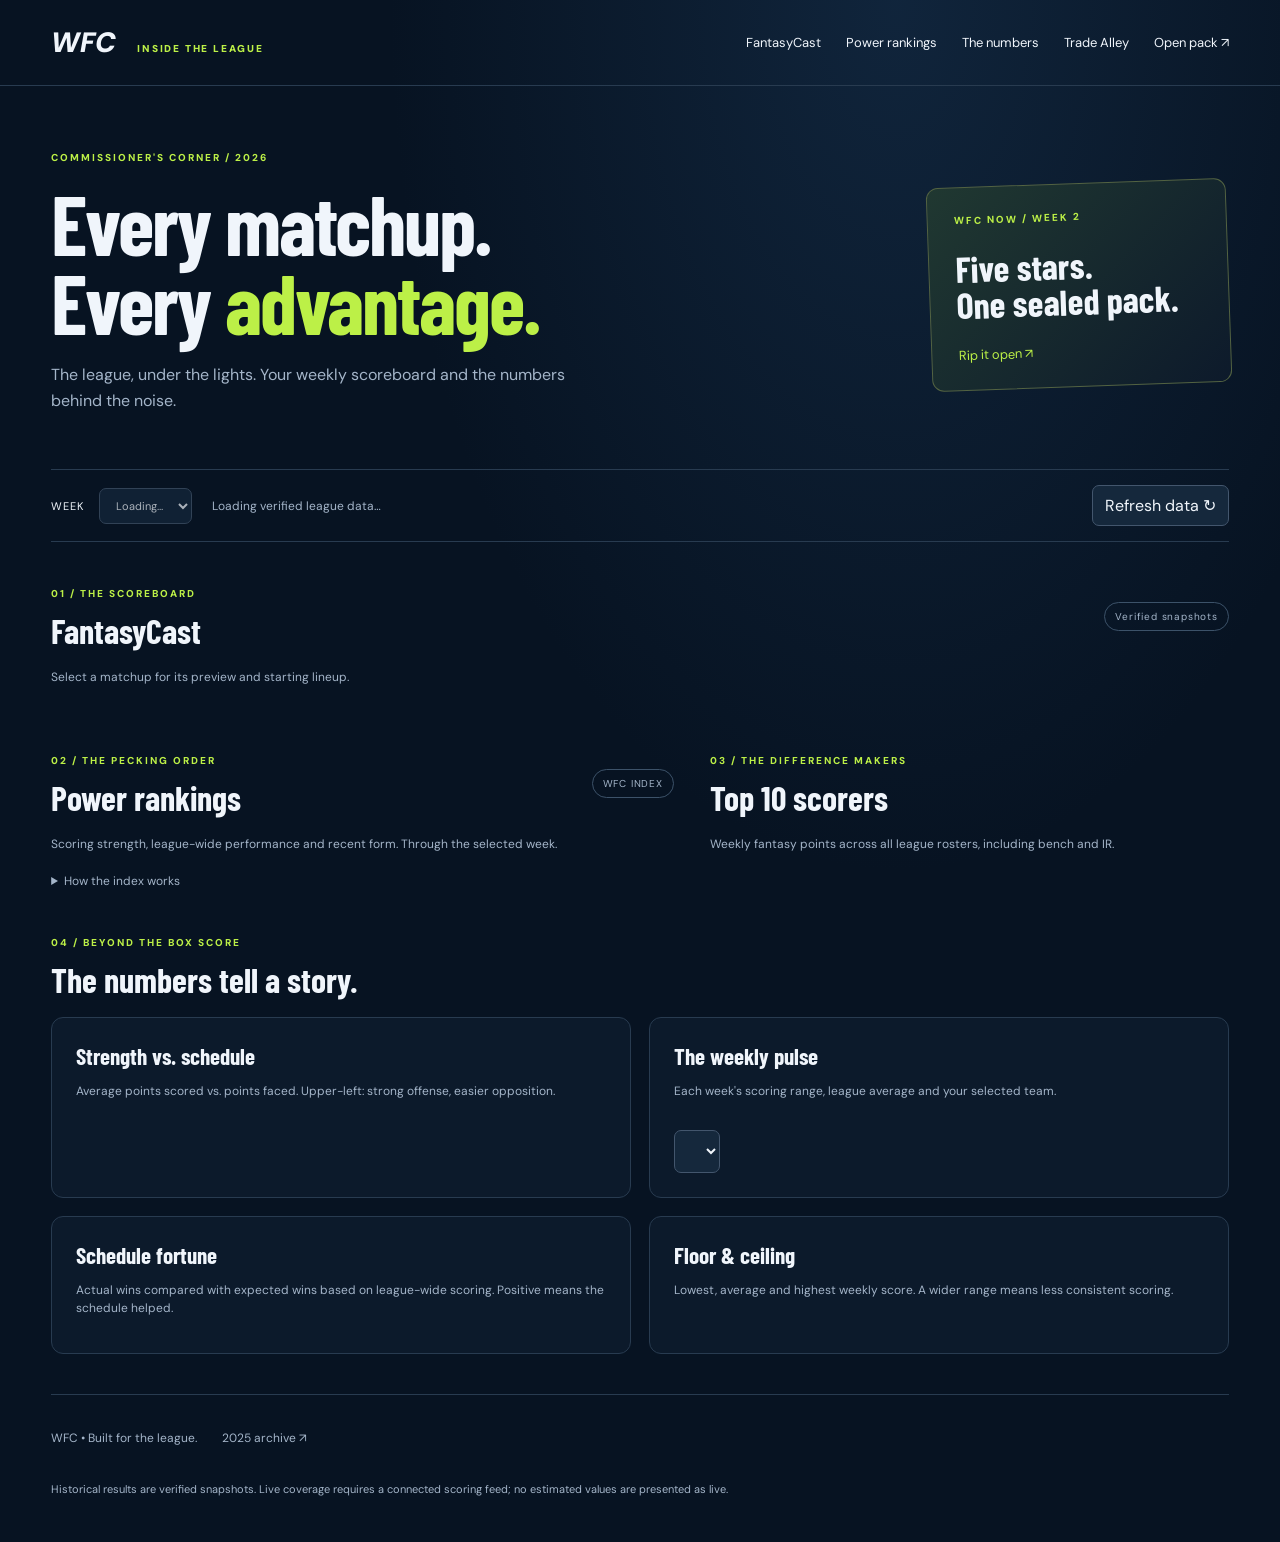
==== index.html @ d5e5c33e "Publish WFC Trade Alley market board" ====
<!doctype html>
<html lang="en"><head><meta charset="utf-8"><meta name="viewport" content="width=device-width,initial-scale=1"><meta name="theme-color" content="#071322"><title>WFC • Commissioner's Corner</title><link rel="stylesheet" href="dashboard.css?v=2"></head>
<body><header class="mast"><a class="wordmark" href="index.html">WFC <em>INSIDE THE LEAGUE</em></a><nav><a href="#cast">FantasyCast</a><a href="#rankings">Power rankings</a><a href="#analytics">The numbers</a><a href="trade-alley.html">Trade Alley</a><a href="pack.html">Open pack ↗</a></nav></header>
<main><section class="hero"><div><p class="eyebrow">COMMISSIONER'S CORNER / 2026</p><h1>Every matchup.<br>Every <i>advantage.</i></h1><p>The league, under the lights. Your weekly scoreboard and the numbers behind the noise.</p></div><a class="pack-promo" href="pack.html"><span class="eyebrow">WFC NOW / WEEK 2</span><strong>Five stars.<br>One sealed pack.</strong><span>Rip it open ↗</span></a></section>
<div class="toolbar"><label for="week">WEEK <select id="week" disabled><option>Loading…</option></select></label><span id="status" role="status">Loading verified league data…</span><button id="refresh" type="button">Refresh data ↻</button></div><p class="source" id="source"></p>
<section id="cast"><div class="section-heading"><div><p class="eyebrow">01 / THE SCOREBOARD</p><h2>FantasyCast</h2></div><span class="pill" id="feed-state">Verified snapshots</span></div><p class="muted" id="cast-note">Select a matchup for its preview and starting lineup.</p><div id="matchups" class="matchups"></div></section>
<div class="split"><section id="rankings"><div class="section-heading"><div><p class="eyebrow">02 / THE PECKING ORDER</p><h2>Power rankings</h2></div><span class="pill">WFC INDEX</span></div><p class="muted">Scoring strength, league-wide performance and recent form. Through the selected week.</p><div id="power"></div><details><summary>How the index works</summary><p>50% season scoring percentile + 30% performance against the full league each week + 20% latest-week scoring percentile. Ties count as half a win. Movement compares the previous week's index. This is an editorial strength index, not official standings.</p></details></section>
<section id="leaders"><div class="section-heading"><div><p class="eyebrow">03 / THE DIFFERENCE MAKERS</p><h2>Top 10 scorers</h2></div></div><p class="muted">Weekly fantasy points across all league rosters, including bench and IR.</p><div id="players"></div></section></div>
<section id="analytics"><div class="section-heading"><div><p class="eyebrow">04 / BEYOND THE BOX SCORE</p><h2>The numbers tell a story.</h2></div></div><div class="charts"><article class="chart"><h3>Strength vs. schedule</h3><p>Average points scored vs. points faced. Upper-left: strong offense, easier opposition.</p><div id="scatter"></div></article><article class="chart"><h3>The weekly pulse</h3><p>Each week's scoring range, league average and your selected team.</p><label class="sr-only" for="chart-team">Team to highlight</label><select id="chart-team"></select><div id="trend"></div></article><article class="chart"><h3>Schedule fortune</h3><p>Actual wins compared with expected wins based on league-wide scoring. Positive means the schedule helped.</p><div id="luck"></div></article><article class="chart"><h3>Floor & ceiling</h3><p>Lowest, average and highest weekly score. A wider range means less consistent scoring.</p><div id="range"></div></article></div></section>
<footer><span>WFC • Built for the league.</span><a href="archive-2025-week-2.html">2025 archive ↗</a><p>Historical results are verified snapshots. Live coverage requires a connected scoring feed; no estimated values are presented as live.</p></footer></main>
<dialog id="detail" aria-labelledby="detail-title"><button id="close-detail" class="close" aria-label="Close matchup">✕</button><p class="eyebrow" id="detail-week"></p><h2 id="detail-title"></h2><div id="detail-score"></div><h3>Matchup preview</h3><p id="preview"></p><p class="muted" id="probability-note"></p><h3>Starting lineups</h3><div id="rosters" class="rosters"></div></dialog><script src="live-feed.js"></script><script src="dashboard.js"></script></body></html>
---- dashboard.css ----
@import url('https://fonts.googleapis.com/css2?family=Barlow+Condensed:wght@600;700;800&family=DM+Sans:wght@400;500;600;700&display=swap');
.scoreline{white-space:nowrap}.faceoff{column-gap:6px}.team-side{display:flex;flex-direction:column;align-items:center}.team-side .logo{flex:none;min-height:46px}.faceoff .scoreline{font-size:14px}
:root{color-scheme:dark;--bg:#071322;--panel:#101f31;--line:#283b50;--muted:#a4b5c9;--lime:#bcf047;--blue:#4a9eff;font-family:'DM Sans',Arial,sans-serif;background:var(--bg);color:#f0f5fb}*{box-sizing:border-box}body{margin:0;background:radial-gradient(ellipse at 70% 0,#18345288,transparent 40%)}a{color:inherit;text-decoration:none}button,select{font:inherit;color:inherit;background:#15283c;border:1px solid #43566d;border-radius:7px;padding:9px 12px}button,a,summary,select{touch-action:manipulation}button,summary{cursor:pointer}button:hover,a:hover{color:var(--lime)}:focus-visible{outline:3px solid var(--lime);outline-offset:4px}.mast{padding:24px 4vw;border-bottom:1px solid var(--line);display:flex;align-items:center;justify-content:space-between;gap:24px}.wordmark{font-size:28px;font-style:italic;font-weight:900;white-space:nowrap}.wordmark em{font-size:10px;font-style:normal;letter-spacing:.18em;color:var(--lime);margin-left:14px}nav{display:flex;gap:25px;font-size:13px}main{max-width:1400px;margin:auto;padding:0 4vw}.hero{padding:55px 0 40px;display:grid;grid-template-columns:1fr 300px;gap:48px;align-items:center}.eyebrow{font-size:10px;font-weight:800;letter-spacing:.2em;color:var(--lime)}h1,h2,h3,.pack-promo strong{font-family:'Barlow Condensed',Impact,sans-serif}h1{font-size:clamp(48px,6.5vw,90px);line-height:.95;letter-spacing:-.025em;margin:20px 0}h1 i{color:var(--lime);font-style:normal}.hero p:not(.eyebrow){color:var(--muted);max-width:550px;line-height:1.6}.pack-promo{border:1px solid #536342;padding:26px;border-radius:12px;background:linear-gradient(135deg,#203831,#0d1a2b);display:grid;gap:24px;transform:rotate(-2deg)}.pack-promo strong{font-size:36px;line-height:1}.pack-promo>span:last-child{font-size:13px;color:var(--lime)}.toolbar{display:flex;gap:20px;align-items:center;border-block:1px solid var(--line);padding:15px 0}.toolbar label{font-size:11px;letter-spacing:.1em;white-space:nowrap}.toolbar select{margin-left:10px}.toolbar #status{flex:1;font-size:12px;color:var(--muted)}.source{font-size:11px;color:var(--muted);line-height:1.6}section{scroll-margin-top:20px}.section-heading{display:flex;justify-content:space-between;align-items:center;gap:15px;margin:35px 0 12px}h2{font-size:34px;margin:5px 0}h3{font-size:23px;margin:0 0 10px}.pill{font-size:10px;letter-spacing:.08em;padding:7px 10px;border:1px solid #3c5269;border-radius:20px;color:var(--muted);white-space:nowrap}.muted{font-size:12px;line-height:1.6;color:var(--muted)}.matchups{display:grid;grid-template-columns:repeat(3,minmax(0,1fr));gap:14px;margin-top:22px}.game{display:block;width:100%;text-align:left;background:linear-gradient(135deg,#14263b,#101c2c);padding:18px;border:1px solid var(--line);border-radius:12px}.game:hover{border-color:var(--lime);color:inherit;transform:translateY(-2px)}.game-status{font-size:9px;color:var(--muted);letter-spacing:.16em;margin-bottom:18px}.faceoff{display:grid;grid-template-columns:1fr 100px 1fr;align-items:center;gap:8px;text-align:center}.team-side{min-width:0}.logo{width:46px;height:46px;object-fit:contain;border-radius:8px;vertical-align:middle}.initials{display:inline-grid;place-items:center;background:#273b50;color:#d4e9fe;font-weight:800;font-size:16px}.team-side .team-name{font-size:11px;display:block;min-height:30px;margin-top:8px;line-height:1.3}.scoreline{font-size:15px;font-weight:800;font-variant-numeric:tabular-nums}.vs{font-size:9px;color:var(--muted);margin:5px 0}.prob-bar{display:flex;height:5px;background:#394c61;border-radius:5px;overflow:hidden;margin:9px 0}.prob-bar span:first-child{background:var(--lime)}.prob-bar span:last-child{background:var(--blue)}.prob-label{font-size:9px;line-height:1.4;color:var(--muted)}.split{display:grid;grid-template-columns:1.2fr 1fr;gap:36px}.rank-row{display:grid;grid-template-columns:25px 36px minmax(0,1fr) 38px;gap:12px;align-items:center;padding:13px 0;border-bottom:1px solid var(--line)}.rank-row .logo{height:34px;width:34px}.rank-number{font-family:'Barlow Condensed',Impact,sans-serif;font-size:24px;color:var(--muted)}.rank-row:first-child .rank-number{color:var(--lime)}.rank-name{font-size:13px;font-weight:600}.rank-meta{font-size:10px;color:var(--muted);margin-top:4px}.meter{height:3px;background:#24384d;margin-top:8px}.meter span{height:100%;display:block;background:linear-gradient(90deg,#428ef6,var(--lime))}.index-value{text-align:right;font-size:18px;font-weight:700}.movement{font-size:10px;color:var(--lime);display:block}.player{display:grid;grid-template-columns:23px minmax(0,1fr) auto;gap:10px;padding:17px 0;border-bottom:1px solid var(--line);align-items:center}.player small{display:block;color:var(--muted);font-size:11px;margin-top:4px}.player strong{font-size:13px}.player .points{font-family:'Barlow Condensed',Impact,sans-serif;font-size:24px;color:var(--lime)}details{font-size:12px;line-height:1.6;color:var(--muted);margin-top:17px}.charts{display:grid;grid-template-columns:1fr 1fr;gap:18px}.chart{border:1px solid var(--line);border-radius:12px;padding:24px;background:#101f3199}.chart p{color:var(--muted);font-size:12px;line-height:1.5;min-height:36px}.chart svg{width:100%;height:auto;display:block}.chart svg text{fill:var(--muted);font-family:'DM Sans',Arial;font-size:10px}.chart svg .axis{stroke:#32465b;stroke-width:1}.chart svg .gridline{stroke:#26384c;stroke-dasharray:3 5}.analytic-row{display:grid;grid-template-columns:118px 1fr 44px;align-items:center;gap:10px;font-size:10px;margin:14px 0}.analytic-row .rail{position:relative;height:14px;background:#1b3045;border-radius:4px}.analytic-row .fill{position:absolute;background:var(--lime);height:100%;border-radius:4px}.analytic-row .dot{position:absolute;width:7px;height:7px;border-radius:50%;top:3px;background:white}.analytic-row .zero{position:absolute;left:50%;height:100%;border-left:1px solid #91a3b8}.analytic-row .range-fill{height:4px;top:5px;background:var(--blue)}footer{padding:35px 0;margin-top:40px;border-top:1px solid var(--line);color:var(--muted);font-size:12px;display:flex;gap:25px;flex-wrap:wrap}footer p{width:100%;font-size:11px}dialog{width:min(950px,94vw);max-height:90vh;overflow:auto;background:var(--bg);color:#f0f5fb;border:1px solid #536a83;border-radius:16px;padding:32px}dialog::backdrop{background:#020811d9;backdrop-filter:blur(5px)}.close{float:right}.rosters{display:grid;grid-template-columns:1fr 1fr;gap:25px}.roster-row{display:grid;grid-template-columns:40px 1fr 48px;gap:8px;padding:10px 0;border-bottom:1px solid var(--line);font-size:12px}.roster-row span:first-child{color:var(--muted)}.roster-row strong{text-align:right;font-variant-numeric:tabular-nums}.detail-score{font-size:32px;color:var(--lime);font-family:'Barlow Condensed',Impact,sans-serif;margin:20px 0}#preview{line-height:1.7;color:#cad7e6;font-size:14px}.sr-only{position:absolute;width:1px;height:1px;overflow:hidden;clip-path:inset(50%)}.empty{padding:22px;border:1px dashed var(--line);color:var(--muted);font-size:13px}@media(max-width:1000px){nav{gap:12px}.matchups{grid-template-columns:repeat(2,minmax(0,1fr))}.faceoff{grid-template-columns:1fr 110px 1fr}}@media(max-width:680px){.mast{align-items:flex-start;flex-direction:column;padding:18px 5vw}.wordmark em{font-size:9px}nav{font-size:11px;gap:15px;flex-wrap:wrap}main{padding:0 5vw}.hero{grid-template-columns:1fr;padding-top:30px;gap:16px}.pack-promo{transform:none;padding:18px;grid-template-columns:1fr auto;gap:12px}.pack-promo strong{font-size:25px}.pack-promo .eyebrow{grid-column:1/-1}.toolbar{flex-wrap:wrap;gap:10px}.toolbar #status{order:3;flex-basis:100%}.toolbar button{margin-left:auto;font-size:12px}.matchups,.split,.charts,.rosters{grid-template-columns:1fr}.split{gap:0}.game{padding:18px}.faceoff{grid-template-columns:1fr 130px 1fr}.logo{width:52px;height:52px}.team-side .team-name{font-size:12px}.chart{padding:18px}dialog{padding:22px}.analytic-row{grid-template-columns:110px 1fr 40px}h2{font-size:31px}}@media(prefers-reduced-motion:reduce){*{scroll-behavior:auto!important;transition:none!important;transform:none!important}}
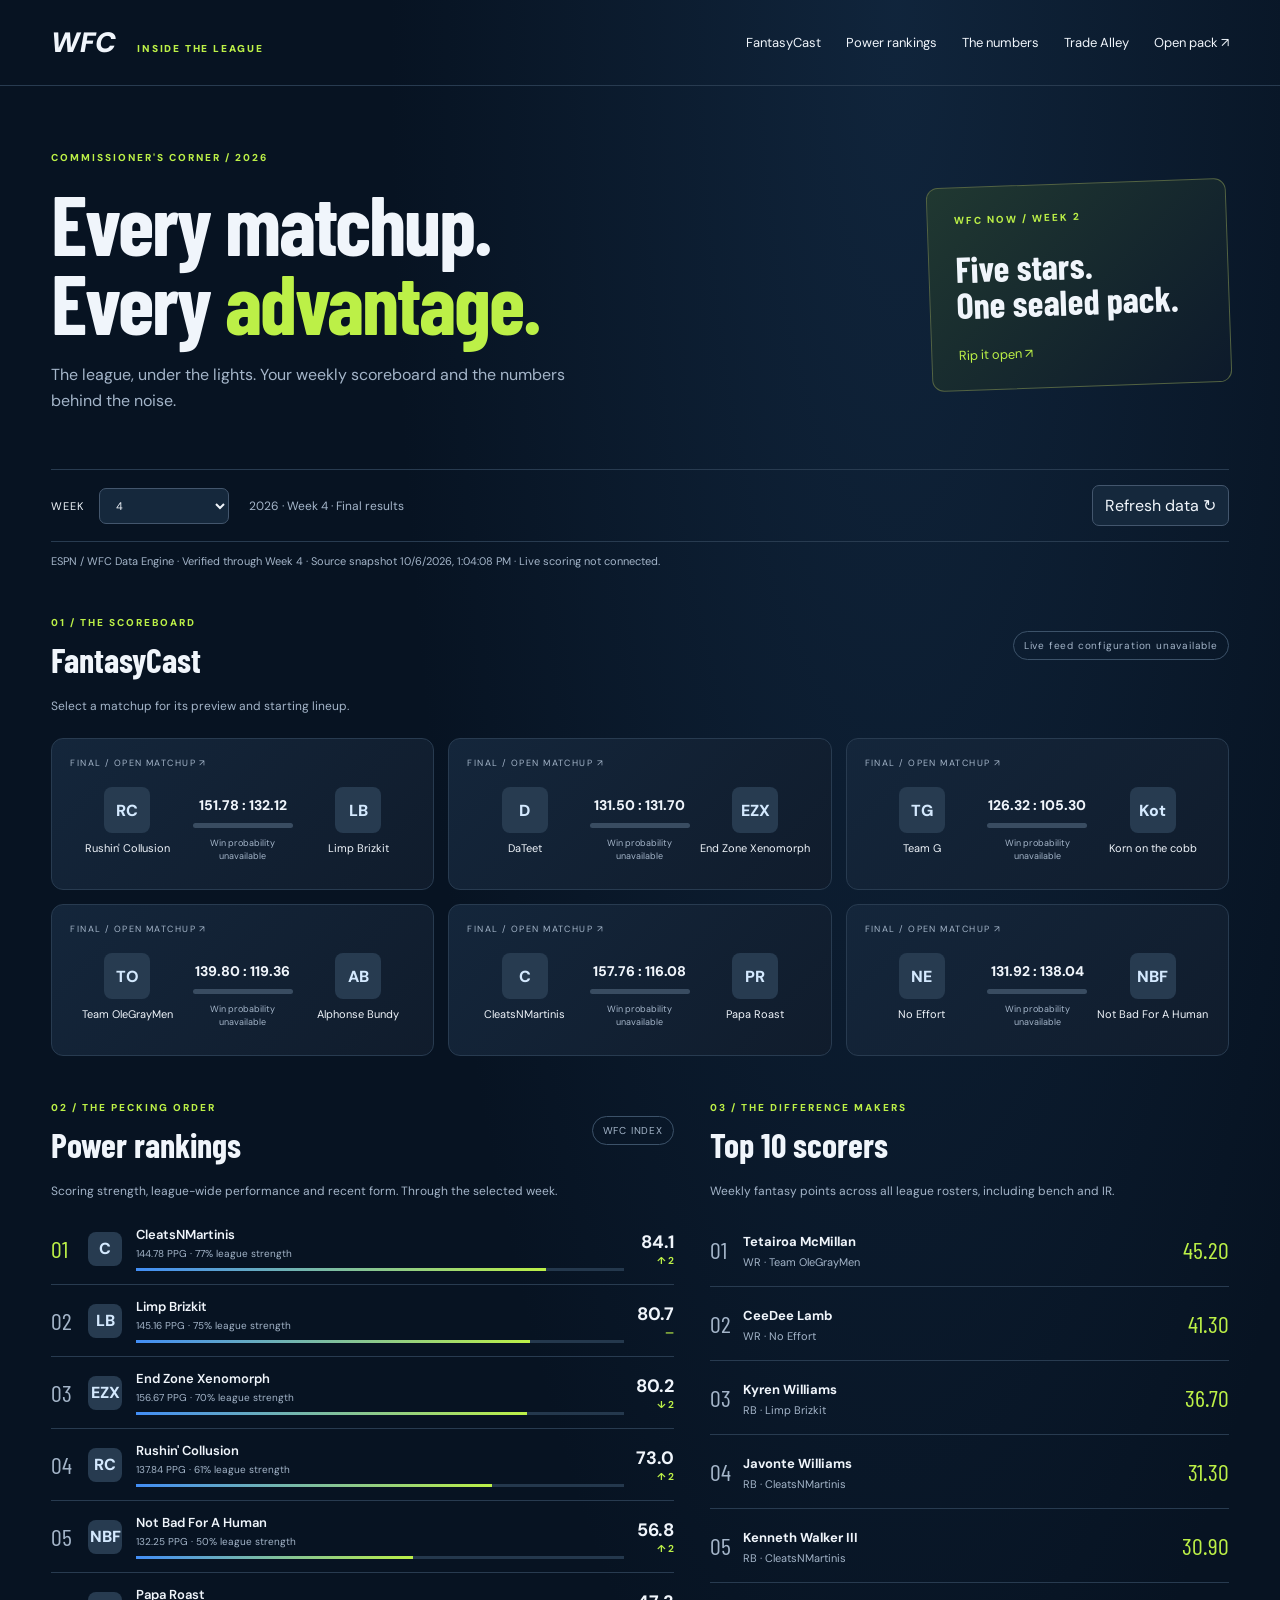
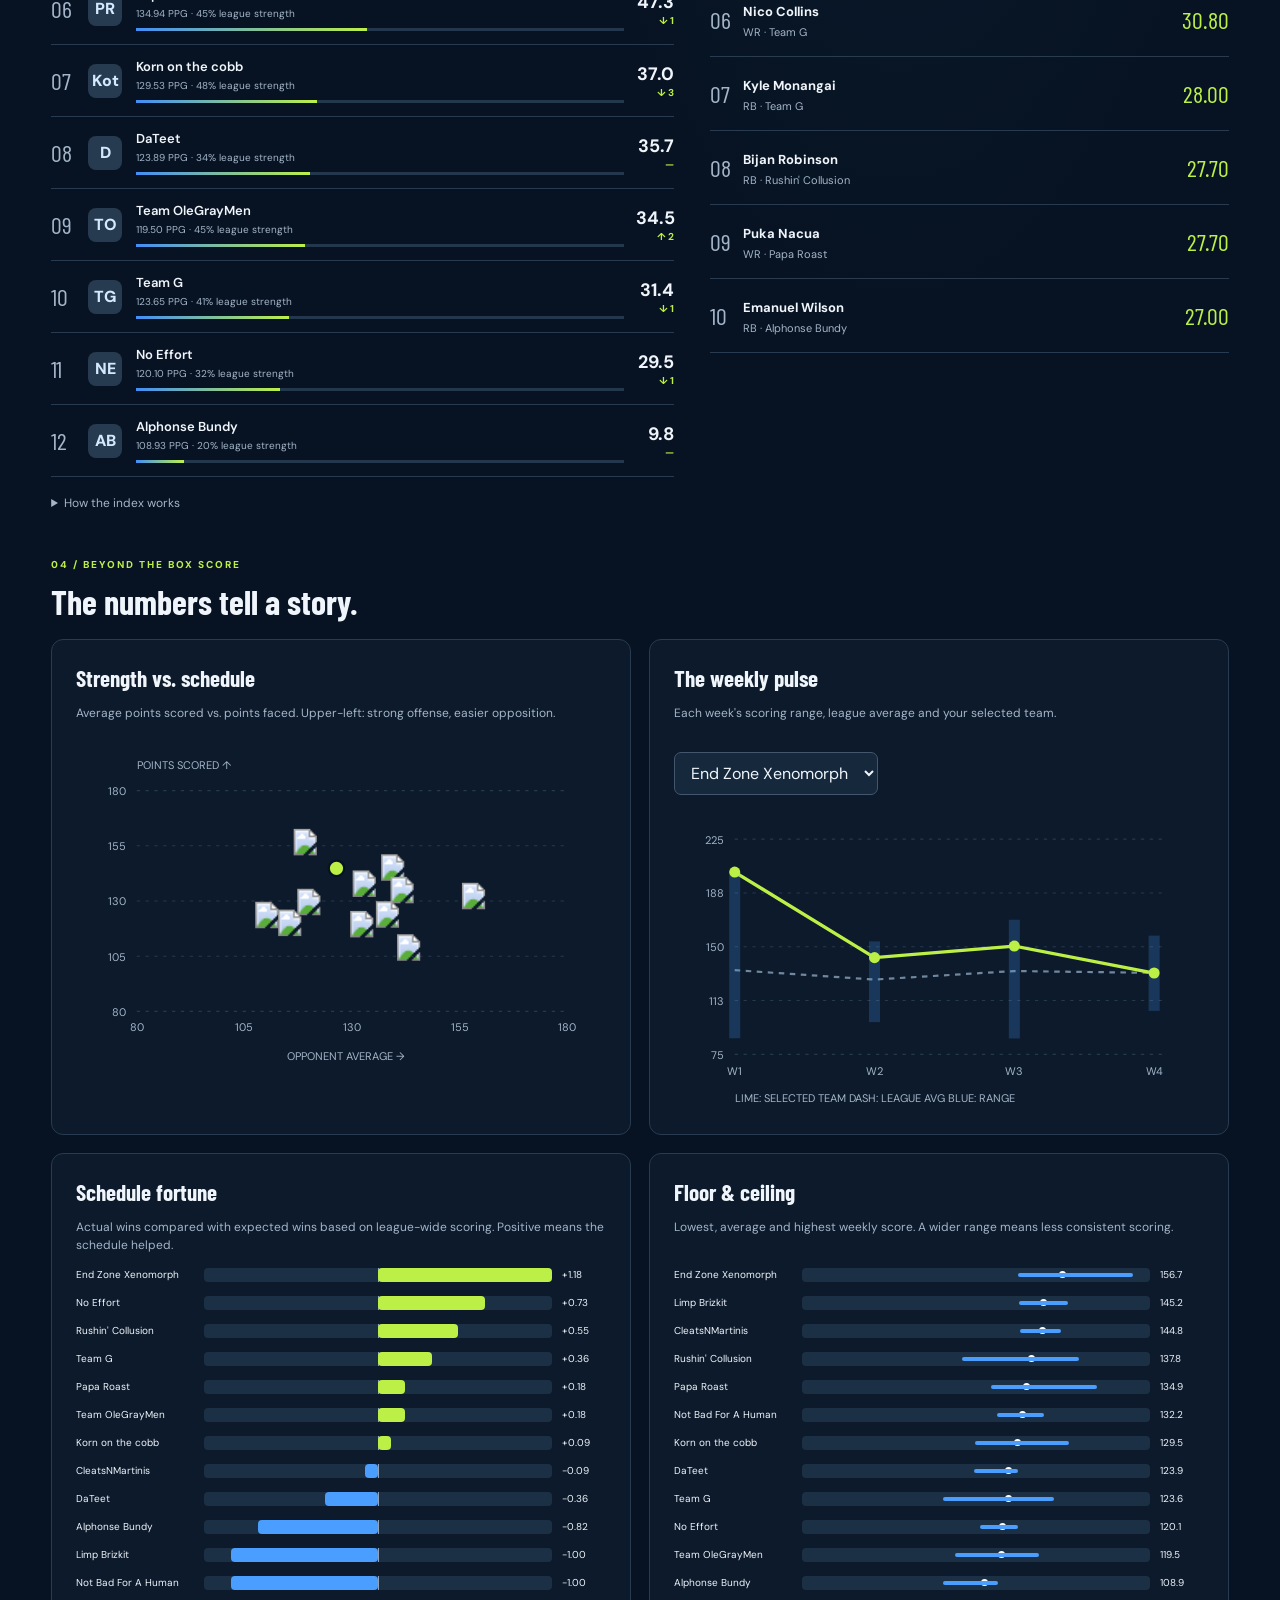
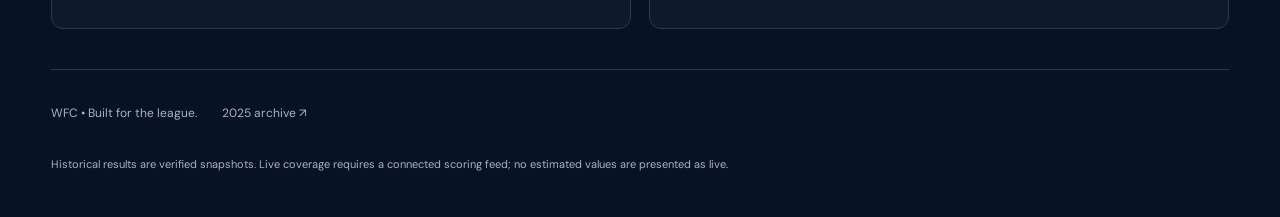
==== commit cb403d71: "Load dashboard data reliably across clients" ====
--- a/index.html
+++ b/index.html
@@ -8,4 +8,4 @@
 <section id="leaders"><div class="section-heading"><div><p class="eyebrow">03 / THE DIFFERENCE MAKERS</p><h2>Top 10 scorers</h2></div></div><p class="muted">Weekly fantasy points across all league rosters, including bench and IR.</p><div id="players"></div></section></div>
 <section id="analytics"><div class="section-heading"><div><p class="eyebrow">04 / BEYOND THE BOX SCORE</p><h2>The numbers tell a story.</h2></div></div><div class="charts"><article class="chart"><h3>Strength vs. schedule</h3><p>Average points scored vs. points faced. Upper-left: strong offense, easier opposition.</p><div id="scatter"></div></article><article class="chart"><h3>The weekly pulse</h3><p>Each week's scoring range, league average and your selected team.</p><label class="sr-only" for="chart-team">Team to highlight</label><select id="chart-team"></select><div id="trend"></div></article><article class="chart"><h3>Schedule fortune</h3><p>Actual wins compared with expected wins based on league-wide scoring. Positive means the schedule helped.</p><div id="luck"></div></article><article class="chart"><h3>Floor & ceiling</h3><p>Lowest, average and highest weekly score. A wider range means less consistent scoring.</p><div id="range"></div></article></div></section>
 <footer><span>WFC • Built for the league.</span><a href="archive-2025-week-2.html">2025 archive ↗</a><p>Historical results are verified snapshots. Live coverage requires a connected scoring feed; no estimated values are presented as live.</p></footer></main>
-<dialog id="detail" aria-labelledby="detail-title"><button id="close-detail" class="close" aria-label="Close matchup">✕</button><p class="eyebrow" id="detail-week"></p><h2 id="detail-title"></h2><div id="detail-score"></div><h3>Matchup preview</h3><p id="preview"></p><p class="muted" id="probability-note"></p><h3>Starting lineups</h3><div id="rosters" class="rosters"></div></dialog><script src="live-feed.js"></script><script src="dashboard.js"></script></body></html>
+<dialog id="detail" aria-labelledby="detail-title"><button id="close-detail" class="close" aria-label="Close matchup">✕</button><p class="eyebrow" id="detail-week"></p><h2 id="detail-title"></h2><div id="detail-score"></div><h3>Matchup preview</h3><p id="preview"></p><p class="muted" id="probability-note"></p><h3>Starting lineups</h3><div id="rosters" class="rosters"></div></dialog><script src="live-feed.js"></script><script src="dashboard.js?v=3"></script></body></html>
